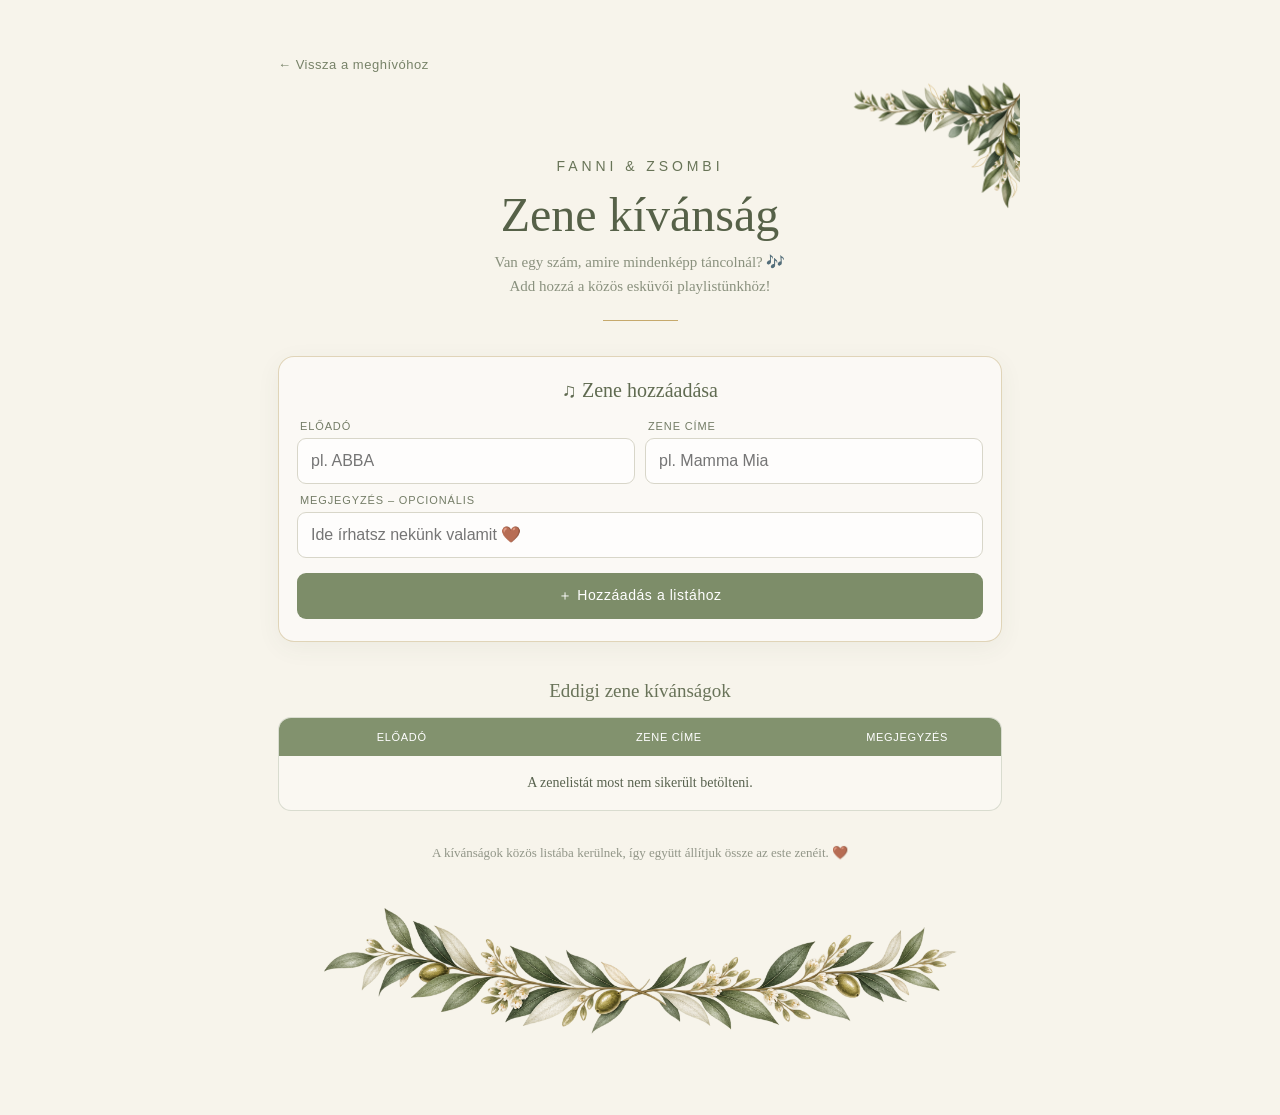
==== zenek.html @ 744b128f "Update zenek.html" ====
<!DOCTYPE html>
<html lang="hu">
<head>
    <meta charset="UTF-8">
    <meta name="viewport" content="width=device-width, initial-scale=1.0">

    <title>Fanni & Zsombi – Zene kívánság</title>

    <style>
        * {
            box-sizing: border-box;
        }

        body {
            margin: 0;
            min-height: 100vh;
            background: #f7f4eb;
            color: #59644b;
            font-family: Georgia, "Times New Roman", serif;
        }

        .music-page {
            position: relative;
            width: 100%;
            max-width: 760px;
            min-height: 100vh;
            margin: 0 auto;
            padding: 55px 18px 70px;
            overflow: hidden;
        }
        
        /* Akvarell olívaág díszítések */

        .botanical {
            position: absolute;
            z-index: 1;
            pointer-events: none;
            user-select: none;
        }
        
       .bottom-decoration {
            position: relative;
            width: 100%;
            margin-top: -35px;
            text-align: center;
        }
        
        .bottom-decoration img {
            display: block;
            width: 100%;
            max-width: 650px;
            height: auto;
            margin: 0 auto;
            pointer-events: none;
            user-select: none;
        }
        
        @media (max-width: 520px) {
            .bottom-decoration {
                margin-top: -35px;
            }
        
            .bottom-decoration img {
                width: 100%;
                max-width: none;
            }
        }
        .top-decoration {
            height: 48px;
            position: relative;
        }
        
        .top-decoration img {
            position: absolute;
            width: 190px;
        
            right: -25px;
            top: -28px;
        
            transform: scaleY(-1);
        
            pointer-events: none;
            user-select: none;
        }
        
        @media (max-width: 520px) {
        
            .top-decoration {
                height: 45px;
            }
        
            .top-decoration img {
                width: 175px;
        
                right: -20px;
                top: -25px;
        
                transform: scaleY(-1);
            }
        }        
        .content {
            position: relative;
            z-index: 2;
        }

        .back-link {
            display: inline-flex;
            align-items: center;
            gap: 7px;
            margin-bottom: 38px;
            color: #778268;
            text-decoration: none;
            font-family: Arial, sans-serif;
            font-size: 13px;
            letter-spacing: 0.04em;
        }

        .header {
            text-align: center;
            margin-bottom: 35px;
        }

        .names {
            margin: 0;
            color: #687457;
            font-size: 14px;
            font-family: Arial, sans-serif;
            font-weight: 500;
            letter-spacing: 0.28em;
        }

        h1 {
            margin: 13px 0 8px;
            color: #566148;
            font-size: clamp(32px, 8vw, 48px);
            font-weight: normal;
        }

        .subtitle {
            margin: 0;
            color: #8a917e;
            font-size: 15px;
            line-height: 1.6;
        }

        .gold-line {
            width: 75px;
            height: 1px;
            margin: 22px auto 0;
            background: #c6a96c;
        }

        /* Zene hozzáadása */
        .add-card {
            margin-bottom: 30px;
            padding: 22px 18px;
            background: rgba(255,255,255,0.48);
            border: 1px solid rgba(191, 166, 111, 0.45);
            border-radius: 16px;
            box-shadow: 0 6px 24px rgba(72, 78, 62, 0.06);
        }

        .add-title {
            margin: 0 0 18px;
            text-align: center;
            color: #606b51;
            font-size: 20px;
            font-weight: normal;
        }

        .input-grid {
            display: grid;
            grid-template-columns: 1fr 1fr;
            gap: 10px;
        }

        .field {
            display: flex;
            flex-direction: column;
            gap: 6px;
        }

        .field-note {
            grid-column: 1 / -1;
        }

        label {
            padding-left: 3px;
            color: #747d67;
            font-family: Arial, sans-serif;
            font-size: 11px;
            text-transform: uppercase;
            letter-spacing: 0.08em;
        }

        input {
            width: 100%;
            min-width: 0;
            height: 46px;
            padding: 0 13px;
            border: 1px solid #d8d6c9;
            border-radius: 9px;
            outline: none;
            background: rgba(255,255,255,0.75);
            color: #4f5845;
            font-size: 16px;
        }

        input:focus {
            border-color: #899574;
            box-shadow: 0 0 0 3px rgba(137,149,116,0.12);
        }

        .add-button {
            width: 100%;
            margin-top: 15px;
            padding: 14px 18px;
            border: 0;
            border-radius: 9px;
            background: #7d8d69;
            color: white;
            cursor: pointer;
            font-family: Arial, sans-serif;
            font-size: 14px;
            letter-spacing: 0.04em;
        }

        /* Lista */
        .list-title {
            margin: 38px 0 15px;
            text-align: center;
            color: #697359;
            font-size: 19px;
            font-weight: normal;
        }

        .table-wrap {
            overflow: hidden;
            border: 1px solid rgba(122, 137, 103, 0.25);
            border-radius: 13px;
            background: rgba(255,255,255,0.35);
        }

        table {
            width: 100%;
            border-collapse: collapse;
            table-layout: fixed;
        }

        th {
            padding: 13px 8px;
            background: #82926e;
            color: white;
            font-family: Arial, sans-serif;
            font-size: 11px;
            font-weight: 500;
            letter-spacing: 0.06em;
        }

        th:nth-child(1) {
            width: 34%;
        }

        th:nth-child(2) {
            width: 40%;
        }

        th:nth-child(3) {
            width: 26%;
        }

        td {
            padding: 17px 13px;
            border-bottom: 1px solid rgba(122,137,103,0.13);
            color: #59634f;
            font-size: 14px;
            line-height: 1.4;
            overflow-wrap: anywhere;
            vertical-align: middle;
            text-align: center;
        }

        tbody tr:nth-child(even) {
            background: rgba(222, 228, 213, 0.30);
        }

        tbody tr:last-child td {
            border-bottom: 0;
        }        

        .empty-message {
            display: none;
            padding: 30px 15px;
            text-align: center;
            color: #8b9183;
            font-style: italic;
        }

        /* Saját zene szerkesztése és törlése */

        .song-controls {
            display: flex;
            justify-content: center;
            align-items: center;
            gap: 5px;
            margin-top: 7px;
        }
        
        .song-edit-button,
        .song-delete-button {
            display: inline-flex;
            align-items: center;
            justify-content: center;
        
            width: 29px;
            height: 29px;
        
            padding: 0;
        
            border: 1px solid rgba(125, 141, 105, 0.25);
            border-radius: 50%;
        
            background: rgba(255, 255, 255, 0.65);
        
            cursor: pointer;
        
            font-size: 13px;
        
            transition:
                transform 0.2s ease,
                background 0.2s ease;
        }

        .song-edit-button svg,
        .song-delete-button svg {
            width: 15px;
            height: 15px;
            fill: none;
            stroke: currentColor;
            stroke-width: 1.8;
            stroke-linecap: round;
            stroke-linejoin: round;
        }
        
        .song-edit-button {
            color: #6f7d5d;
        }
        
        .song-delete-button {
            color: #8a654c;
        }
        
        .song-edit-button:hover,
        .song-delete-button:hover {
            transform: translateY(-1px);
            background: #ffffff;
        }
        
        .song-edit-button:active,
        .song-delete-button:active {
            transform: scale(0.94);
        }
        
        .footer-text {
            margin: 32px auto 0;
            max-width: 430px;
            text-align: center;
            color: #929688;
            font-size: 13px;
            line-height: 1.6;
        }

        @media (max-width: 520px) {
            .music-page {
                padding: 35px 12px 55px;
            }

            .back-link {
                margin-bottom: 28px;
            }

            .add-card {
                padding: 18px 12px;
            }

            .input-grid {
                grid-template-columns: 1fr;
            }

            .field-note {
                grid-column: auto;
            }

            th {
                padding: 12px 4px;
                font-size: 9px;
            }

            td {
                padding: 16px 9px;
                font-size: 12px;
                line-height: 1.4;
            }
            
            .song-controls {
                gap: 5px;
                margin-top: 6px;
            }
            
            .song-edit-button,
            .song-delete-button {
                width: 27px;
                height: 27px;
                font-size: 12px;
            }

            th:nth-child(1) {
                width: 31%;
            }

            th:nth-child(2) {
                width: 39%;
            }

            th:nth-child(3) {
                width: 30%;
            }
        }
    </style>
</head>

<body>

<main class="music-page">

    <div class="content">

       <a href="index.html?open=music#zene-kivansag" class="back-link">
            ← Vissza a meghívóhoz
       </a>

        <div class="top-decoration">
            <img
                src="assets/images/playlist/olive-bottom-right.png"
                alt=""
            >
        </div>
        
        <header class="header">

            <p class="names">
                FANNI &amp; ZSOMBI
            </p>

            <h1>Zene kívánság</h1>

            <p class="subtitle">
                Van egy szám, amire mindenképp táncolnál? 🎶<br>
                Add hozzá a közös esküvői playlistünkhöz!
            </p>

            <div class="gold-line"></div>

        </header>

        <section class="add-card">

            <h2 class="add-title">
                ♫ Zene hozzáadása
            </h2>

            <div class="input-grid">

                <div class="field">
                    <label for="artist">Előadó</label>
                    <input
                        id="artist"
                        type="text"
                        placeholder="pl. ABBA"
                        autocomplete="off"
                    >
                </div>

                <div class="field">
                    <label for="song">Zene címe</label>
                    <input
                        id="song"
                        type="text"
                        placeholder="pl. Mamma Mia"
                        autocomplete="off"
                    >
                </div>

                <div class="field field-note">
                    <label for="note">Megjegyzés – opcionális</label>
                    <input
                        id="note"
                        type="text"
                        placeholder="Ide írhatsz nekünk valamit 🤎"
                        autocomplete="off"
                    >
                </div>

            </div>

            <button
                class="add-button"
                id="addSongButton"
                type="button"
            >
                ＋ Hozzáadás a listához
            </button>

        </section>

        <h2 class="list-title">
            Eddigi zene kívánságok
        </h2>

        <div class="table-wrap">

            <table id="songTable">

                <thead>
                    <tr>
                        <th>ELŐADÓ</th>
                        <th>ZENE CÍME</th>
                        <th>MEGJEGYZÉS</th>
                    </tr>
                </thead>

                <tbody id="songList">

                </tbody>

            </table>

            <div class="empty-message" id="emptyMessage">
                Még nincs zene a listában. Legyél te az első! 🎶
            </div>

        </div>

        <p class="footer-text">
            A kívánságok közös listába kerülnek, így együtt állítjuk össze az este zenéit. 🤎
        </p>

        <div class="bottom-decoration">
            <img
                src="assets/images/playlist/olive-bottom-garland.png"
                alt=""
            >
        </div>

    </div>

</main>

<script>
const API_URL =
    "https://script.google.com/macros/s/AKfycbzJdxTJpTpn4ofBgbdcpqqEE1qpu22vLSOJaQqsL8PZ3De4VHeKgxRWs_nD6zWtPabJ6Q/exec";


/* =========================
   SAJÁT BÖNGÉSZŐ AZONOSÍTÓ
========================= */

let ownerToken =
    localStorage.getItem(
        "weddingMusicOwnerToken"
    );


if (!ownerToken) {

    ownerToken =
        crypto.randomUUID();

    localStorage.setItem(
        "weddingMusicOwnerToken",
        ownerToken
    );
}


const songList =
    document.getElementById("songList");

const songTable =
    document.getElementById("songTable");

const emptyMessage =
    document.getElementById("emptyMessage");

const artistInput =
    document.getElementById("artist");

const songInput =
    document.getElementById("song");

const noteInput =
    document.getElementById("note");

const addSongButton =
    document.getElementById("addSongButton");


let editingSongId = null;


/* =========================
   ZENÉK BETÖLTÉSE
========================= */

async function loadSongs() {

    try {

        const response =
            await fetch(
                API_URL +
                "?action=getSongs"
            );


        if (!response.ok) {

            throw new Error(
                "Nem sikerült betölteni a listát."
            );
        }


        const songs =
            await response.json();


        songList.innerHTML = "";


        if (!songs.length) {

            songTable.style.display =
                "none";

            emptyMessage.style.display =
                "block";

            return;
        }


        songTable.style.display =
            "table";

        emptyMessage.style.display =
            "none";


        songs.forEach(item => {

            const row =
                document.createElement("tr");


            const artistCell =
                document.createElement("td");

            const songCell =
                document.createElement("td");

            const noteCell =
                document.createElement("td");


            artistCell.textContent =
                item.artist || "";

            songCell.textContent =
                item.song || "";

            noteCell.textContent =
                item.note || "";


            /*
            Csak akkor jelennek meg
            a gombok, ha ezt a zenét
            erről a böngészőről küldték.
            */

            if (
                item.id &&
                item.ownerToken ===
                ownerToken
            ) {

                const controls =
                    document.createElement(
                        "div"
                    );

                controls.className =
                    "song-controls";


                const editButton =
                    document.createElement(
                        "button"
                    );

                editButton.type =
                    "button";

                editButton.className =
                    "song-edit-button";

                editButton.innerHTML = `
                    <svg viewBox="0 0 24 24" aria-hidden="true">
                        <path d="M4 20h4l11-11-4-4L4 16v4z"></path>
                        <path d="M13.5 6.5l4 4"></path>
                    </svg>
                `;

                editButton.title =
                    "Szerkesztés";


                editButton.addEventListener(
                    "click",
                    () => {

                        startEditing(
                            item
                        );
                    }
                );


                const deleteButton =
                    document.createElement(
                        "button"
                    );

                deleteButton.type =
                    "button";

                deleteButton.className =
                    "song-delete-button";

                deleteButton.innerHTML = `
                    <svg viewBox="0 0 24 24" aria-hidden="true">
                        <path d="M5 7h14"></path>
                        <path d="M9 7V4h6v3"></path>
                        <path d="M7 7l1 13h8l1-13"></path>
                        <path d="M10 10v7"></path>
                        <path d="M14 10v7"></path>
                    </svg>
                `;

                deleteButton.title =
                    "Törlés";


                deleteButton.addEventListener(
                    "click",
                    () => {

                        deleteSong(
                            item
                        );
                    }
                );


                controls.appendChild(
                    editButton
                );

                controls.appendChild(
                    deleteButton
                );


                noteCell.appendChild(
                    controls
                );
            }


            row.appendChild(
                artistCell
            );

            row.appendChild(
                songCell
            );

            row.appendChild(
                noteCell
            );


            songList.appendChild(
                row
            );
        });


    } catch (error) {

        console.error(error);


        songList.innerHTML = `
            <tr>
                <td
                    colspan="3"
                    style="text-align:center;"
                >
                    A zenelistát most nem sikerült betölteni.
                </td>
            </tr>
        `;
    }
}


/* =========================
   HOZZÁADÁS / MENTÉS
========================= */

async function saveSong() {

    const artist =
        artistInput.value.trim();

    const song =
        songInput.value.trim();

    const note =
        noteInput.value.trim();


    if (!artist || !song) {

        alert(
            "Kérlek, add meg az előadót és a zene címét. 🎶"
        );

        return;
    }


    addSongButton.disabled =
        true;


    if (editingSongId) {

        addSongButton.textContent =
            "Mentés...";

    } else {

        addSongButton.textContent =
            "Hozzáadás...";
    }


    try {

        const formData =
            new URLSearchParams();


        formData.append(
            "ownerToken",
            ownerToken
        );


        formData.append(
            "artist",
            artist
        );


        formData.append(
            "song",
            song
        );


        formData.append(
            "note",
            note
        );


        if (editingSongId) {

            formData.append(
                "action",
                "edit"
            );

            formData.append(
                "id",
                editingSongId
            );

        } else {

            formData.append(
                "action",
                "add"
            );
        }


        await fetch(
            API_URL,
            {
                method: "POST",
                mode: "no-cors",
                body: formData
            }
        );


        artistInput.value = "";
        songInput.value = "";
        noteInput.value = "";


        editingSongId = null;


        addSongButton.textContent =
            "✓ Mentve";


        await new Promise(
            resolve =>
                setTimeout(
                    resolve,
                    1200
                )
        );


        await loadSongs();


        setTimeout(() => {

            addSongButton.textContent =
                "＋ Hozzáadás a listához";

        }, 1500);


    } catch (error) {

        console.error(error);


        alert(
            "Nem sikerült menteni. Kérlek, próbáld újra."
        );


        addSongButton.textContent =
            "＋ Hozzáadás a listához";
    }


    addSongButton.disabled =
        false;
}


/* =========================
   SZERKESZTÉS
========================= */

function startEditing(item) {

    editingSongId =
        item.id;


    artistInput.value =
        item.artist || "";

    songInput.value =
        item.song || "";

    noteInput.value =
        item.note || "";


    addSongButton.textContent =
        "✓ Módosítás mentése";


    artistInput.focus();


    window.scrollTo({
        top: 0,
        behavior: "smooth"
    });
}


/* =========================
   TÖRLÉS
========================= */

async function deleteSong(item) {

    const confirmed =
        confirm(
            `Biztosan törlöd ezt a zenét?\n\n${item.artist} – ${item.song}`
        );


    if (!confirmed) {

        return;
    }


    try {

        const formData =
            new URLSearchParams();


        formData.append(
            "action",
            "delete"
        );

        formData.append(
            "id",
            item.id
        );

        formData.append(
            "ownerToken",
            ownerToken
        );


        await fetch(
            API_URL,
            {
                method: "POST",
                mode: "no-cors",
                body: formData
            }
        );


        await new Promise(
            resolve =>
                setTimeout(
                    resolve,
                    1200
                )
        );


        await loadSongs();


    } catch (error) {

        console.error(error);


        alert(
            "Nem sikerült törölni a zenét."
        );
    }
}


/* =========================
   GOMB
========================= */

addSongButton.addEventListener(
    "click",
    saveSong
);


/* =========================
   ENTERREL IS MŰKÖDIK
========================= */

[
    artistInput,
    songInput,
    noteInput
].forEach(input => {

    input.addEventListener(
        "keydown",
        event => {

            if (
                event.key ===
                "Enter"
            ) {

                saveSong();
            }
        }
    );
});


/* =========================
   INDÍTÁS
========================= */

loadSongs();
</script>
    
</body>
</html>
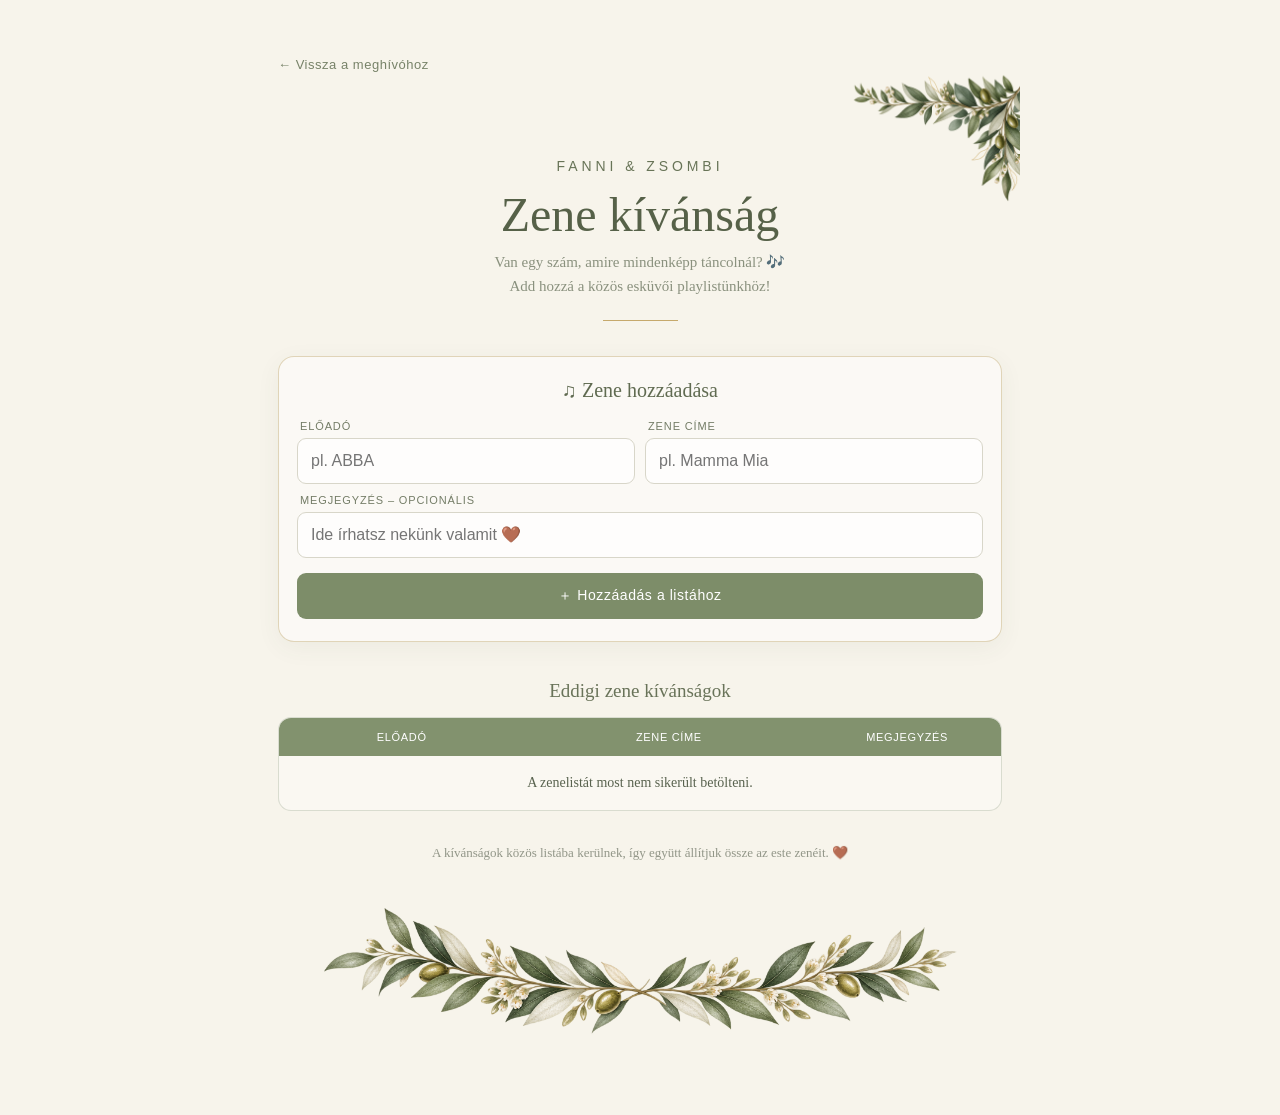
==== commit 4d9a2e5a: "Update zenek.html" ====
--- a/zenek.html
+++ b/zenek.html
@@ -75,7 +75,7 @@
             width: 190px;
         
             right: -25px;
-            top: -28px;
+            top: -35px;
         
             transform: scaleY(-1);
         
@@ -93,7 +93,7 @@
                 width: 175px;
         
                 right: -20px;
-                top: -25px;
+                top: -33px;
         
                 transform: scaleY(-1);
             }
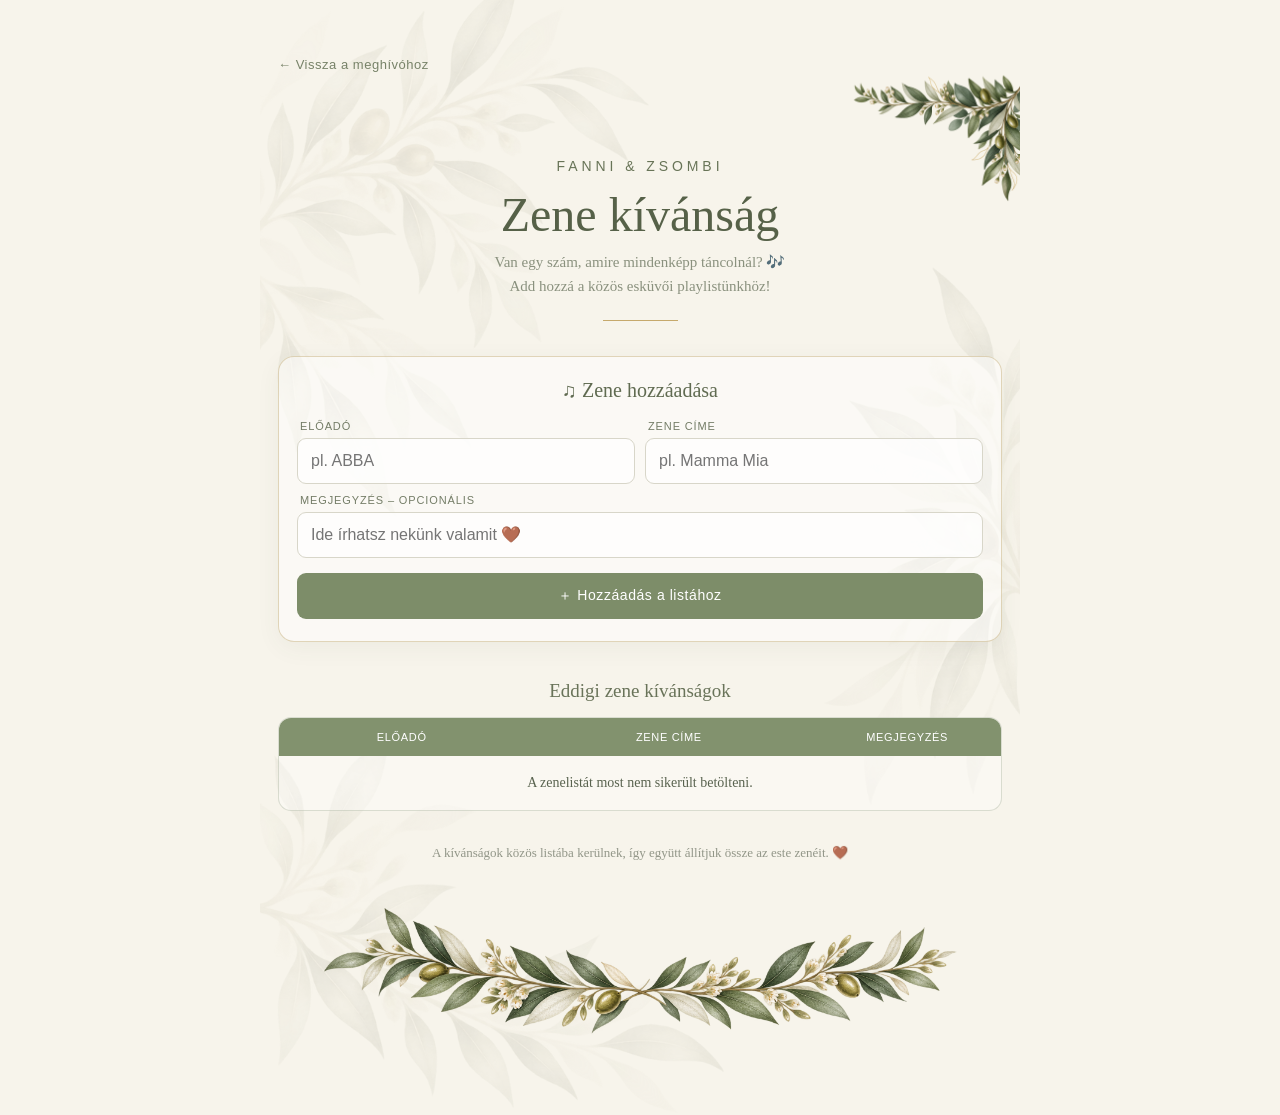
==== commit 79b65ba4: "Update zenek.html" ====
--- a/zenek.html
+++ b/zenek.html
@@ -28,6 +28,26 @@
             padding: 55px 18px 70px;
             overflow: hidden;
         }
+
+        /* Halvány akvarell növények a háttérben */
+
+        .music-page::before {
+            content: "";
+            position: absolute;
+            inset: 0;
+        
+            background-image:
+                url("assets/images/playlist/olive-background-shadow.png");
+        
+            background-repeat: repeat-y;
+            background-position: center top;
+            background-size: 100% auto;
+        
+            opacity: 0.18;
+        
+            pointer-events: none;
+            z-index: 0;
+        }
         
         /* Akvarell olívaág díszítések */
 
@@ -93,7 +113,7 @@
                 width: 175px;
         
                 right: -20px;
-                top: -33px;
+                top: -40px;
         
                 transform: scaleY(-1);
             }
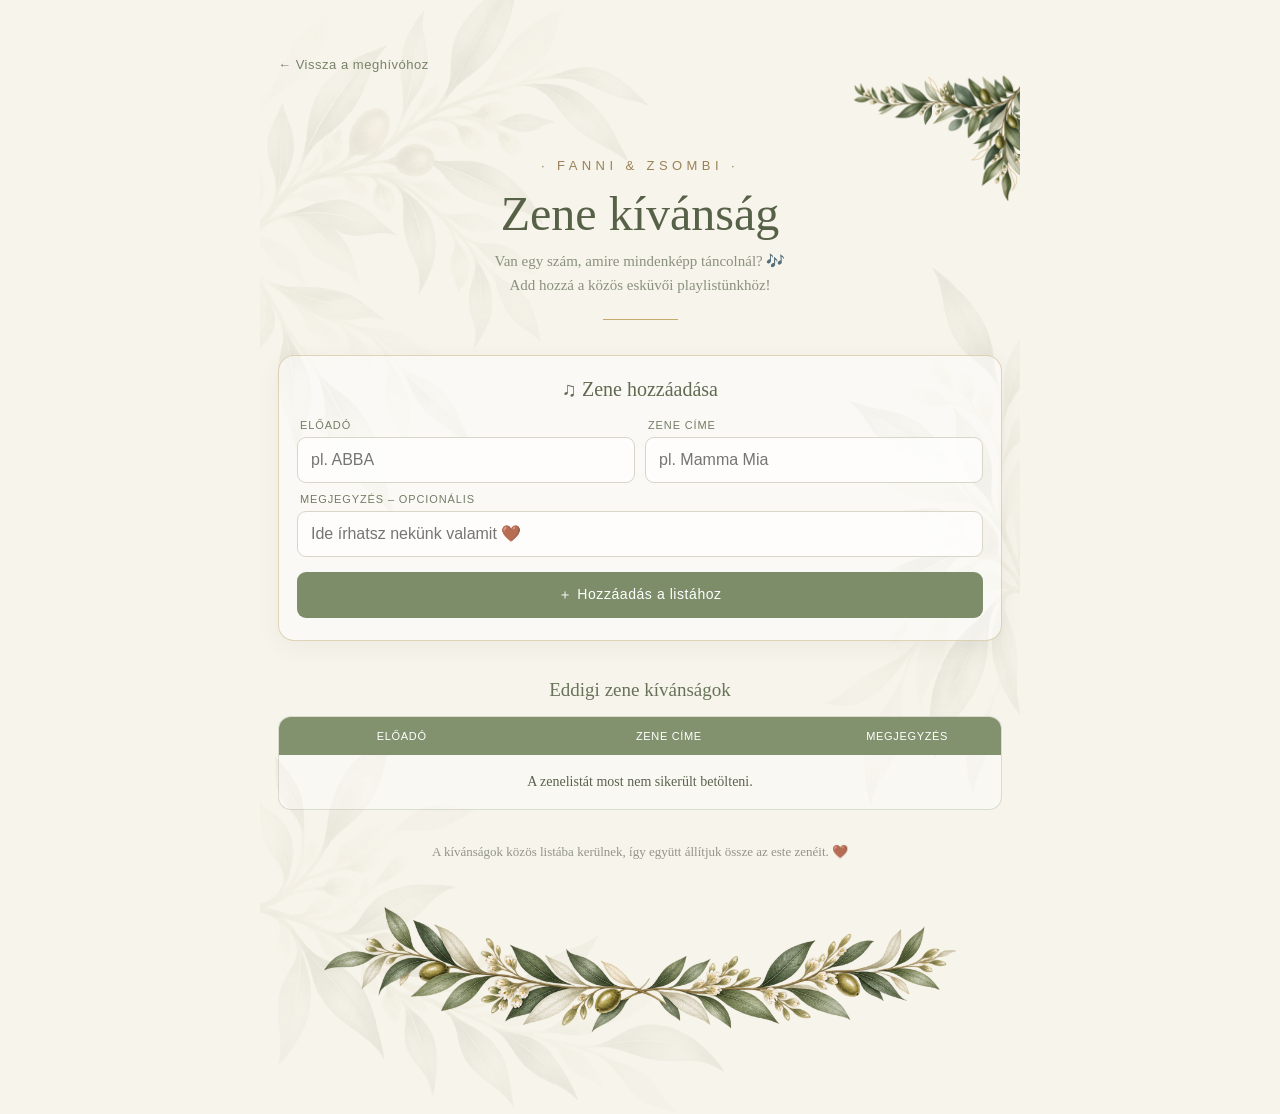
==== commit b83956f7: "Update zenek.html" ====
--- a/zenek.html
+++ b/zenek.html
@@ -142,11 +142,12 @@
 
         .names {
             margin: 0;
-            color: #687457;
-            font-size: 14px;
+            color: #9a8258;
+            font-size: 13px;
             font-family: Arial, sans-serif;
             font-weight: 500;
-            letter-spacing: 0.28em;
+            letter-spacing: 0.34em;
+            text-transform: uppercase;
         }
 
         h1 {
@@ -469,7 +470,7 @@
         <header class="header">
 
             <p class="names">
-                FANNI &amp; ZSOMBI
+               <span>·</span> FANNI &amp; ZSOMBI <span>·</span>
             </p>
 
             <h1>Zene kívánság</h1>
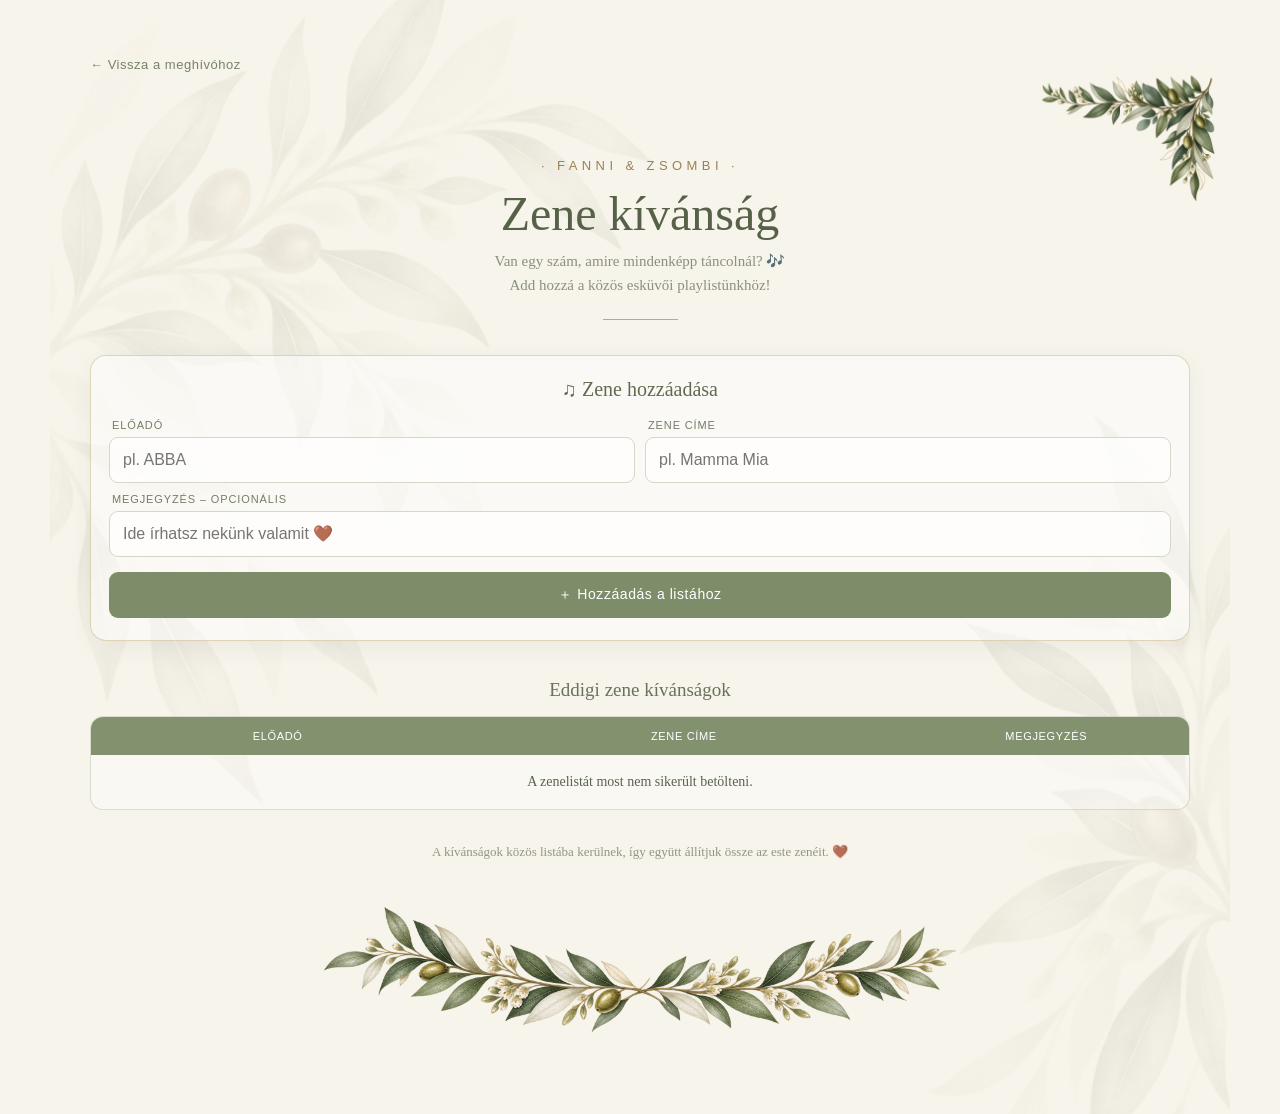
==== commit 9613e4a2: "Update zenek.html" ====
--- a/zenek.html
+++ b/zenek.html
@@ -22,10 +22,10 @@
         .music-page {
             position: relative;
             width: 100%;
-            max-width: 760px;
+            max-width: 1180px;
             min-height: 100vh;
             margin: 0 auto;
-            padding: 55px 18px 70px;
+            padding: 55px 40px 70px;
             overflow: hidden;
         }
 
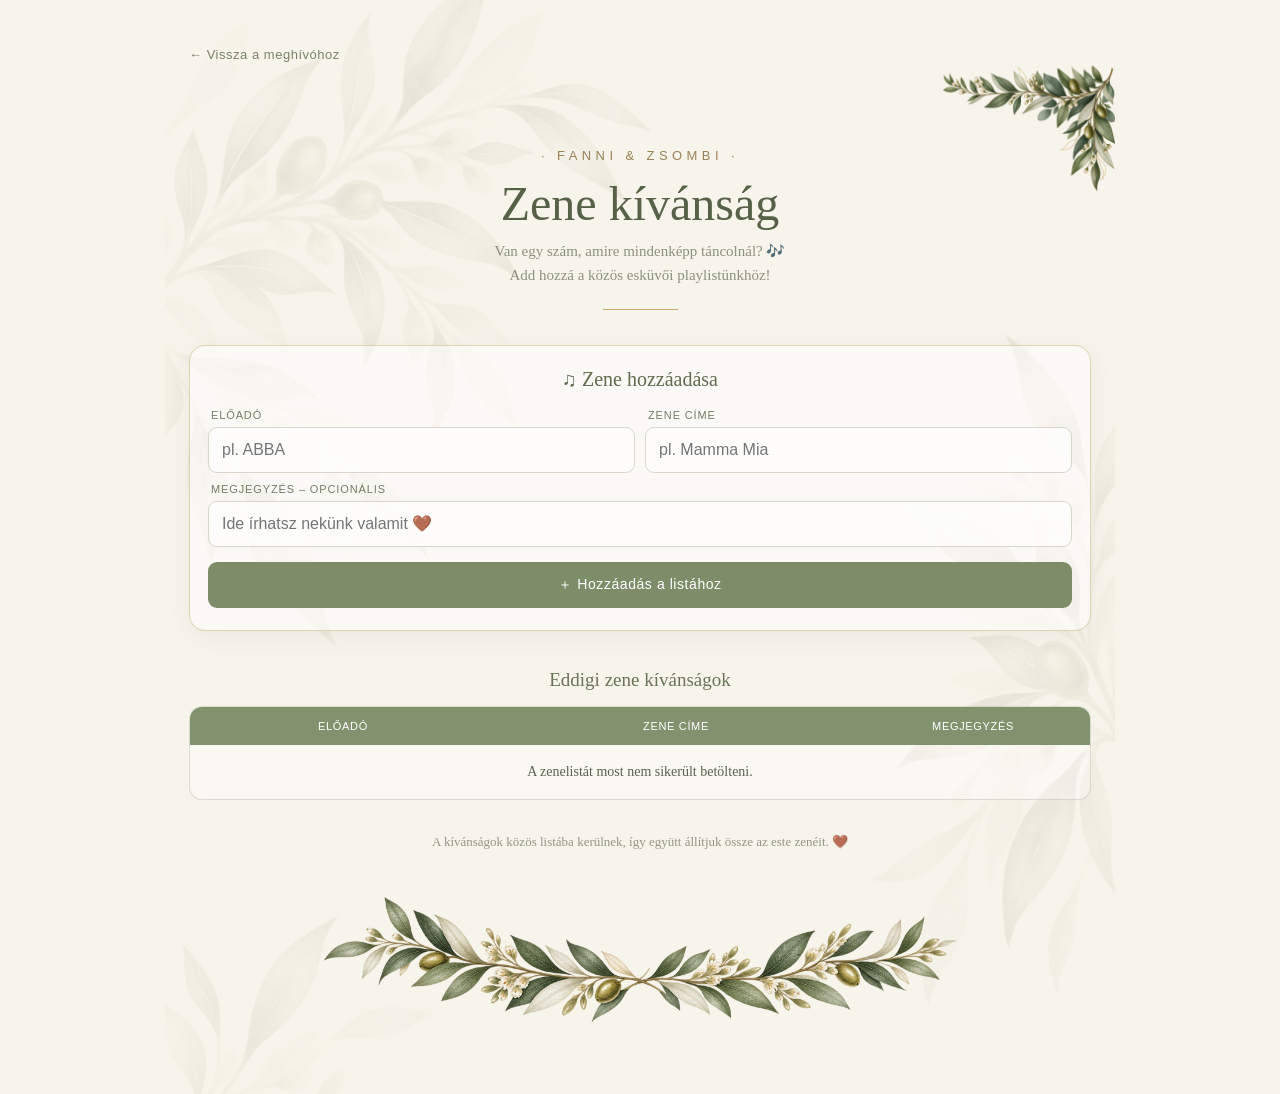
==== commit 0f56d307: "Update zenek.html" ====
--- a/zenek.html
+++ b/zenek.html
@@ -22,10 +22,10 @@
         .music-page {
             position: relative;
             width: 100%;
-            max-width: 1180px;
+            max-width: 950px;
             min-height: 100vh;
             margin: 0 auto;
-            padding: 55px 40px 70px;
+            padding: 45px 24px 60px;
             overflow: hidden;
         }
 
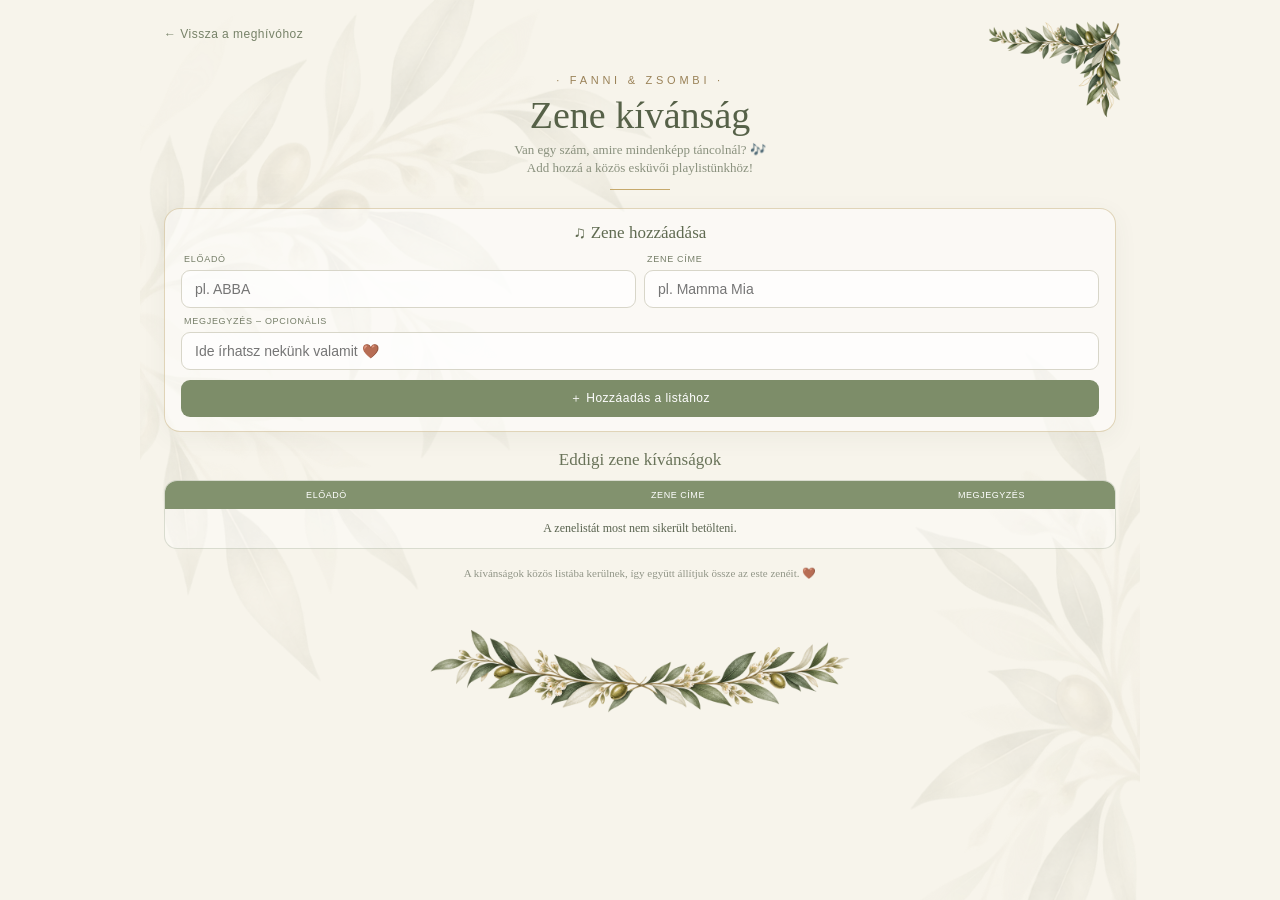
==== commit 2fd019b4: "Update zenek.html" ====
--- a/zenek.html
+++ b/zenek.html
@@ -447,6 +447,116 @@
                 width: 30%;
             }
         }
+
+        /* ==================================================
+   ZENE KÍVÁNSÁG – LAPTOP / DESKTOP KOMPAKT NÉZET
+================================================== */
+
+@media (min-width: 700px) {
+
+    .music-page {
+        max-width: 1000px;
+        min-height: 100vh;
+        padding: 24px 24px 25px;
+    }
+
+    .back-link {
+        margin-bottom: 8px;
+        font-size: 12px;
+    }
+
+    .top-decoration {
+        height: 25px;
+    }
+
+    .top-decoration img {
+        width: 145px;
+        right: -5px;
+        top: -28px;
+    }
+
+    .header {
+        margin-bottom: 18px;
+    }
+
+    .names {
+        font-size: 11px;
+    }
+
+    h1 {
+        margin: 7px 0 4px;
+        font-size: 38px;
+    }
+
+    .subtitle {
+        font-size: 13px;
+        line-height: 1.4;
+    }
+
+    .gold-line {
+        width: 60px;
+        margin-top: 12px;
+    }
+
+    .add-card {
+        margin-bottom: 16px;
+        padding: 14px 16px;
+    }
+
+    .add-title {
+        margin-bottom: 11px;
+        font-size: 17px;
+    }
+
+    .input-grid {
+        gap: 8px;
+    }
+
+    label {
+        font-size: 9px;
+    }
+
+    input {
+        height: 38px;
+        font-size: 14px;
+    }
+
+    .add-button {
+        margin-top: 10px;
+        padding: 10px 15px;
+        font-size: 12px;
+    }
+
+    .list-title {
+        margin: 18px 0 10px;
+        font-size: 17px;
+    }
+
+    th {
+        padding: 9px 8px;
+        font-size: 9px;
+    }
+
+    td {
+        padding: 11px 10px;
+        font-size: 12px;
+    }
+
+    .footer-text {
+        margin-top: 17px;
+        font-size: 11px;
+        line-height: 1.4;
+    }
+
+    .bottom-decoration {
+        margin-top: -5px;
+    }
+
+    .bottom-decoration img {
+        max-width: 430px;
+    }
+}
+        
     </style>
 </head>
 
